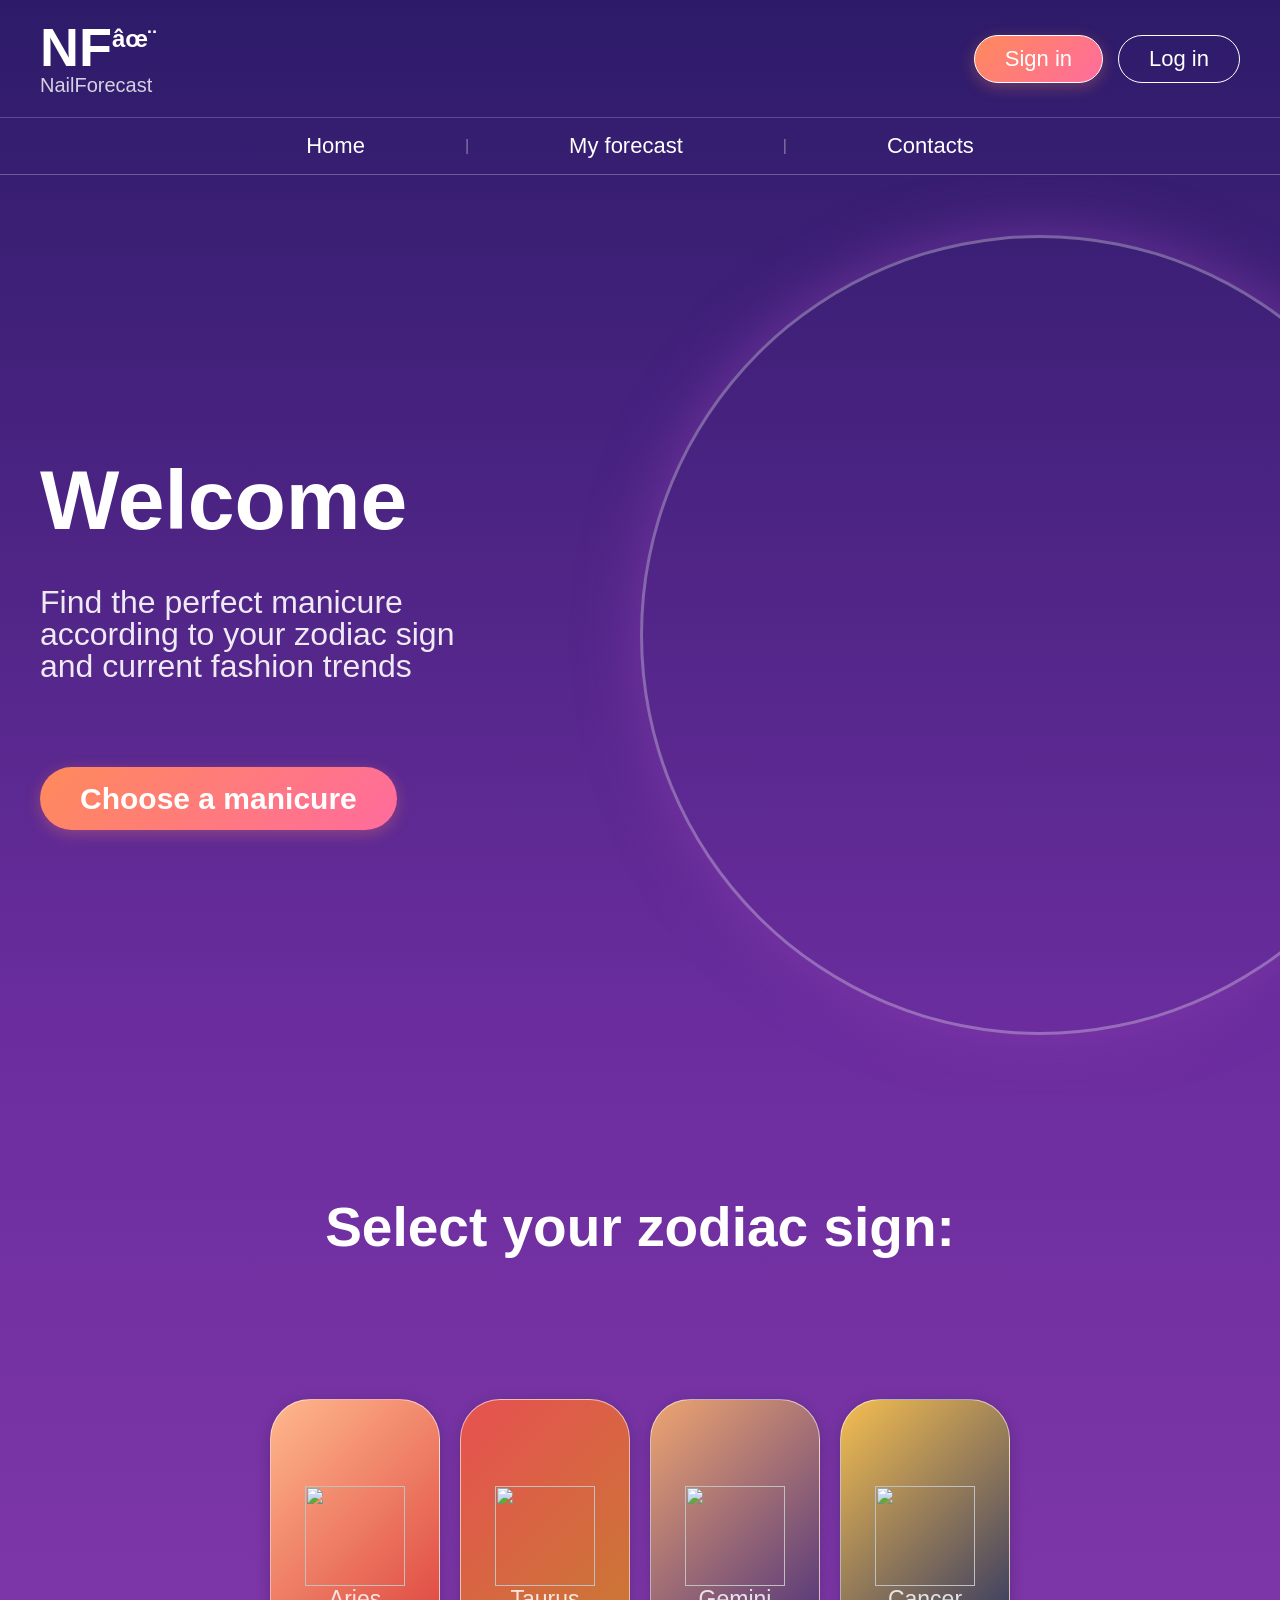
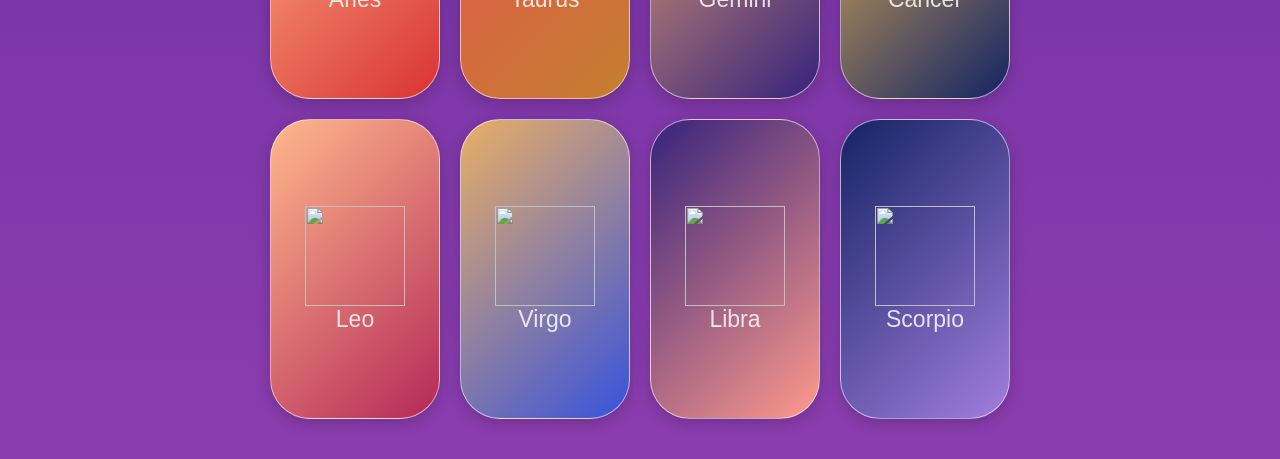
==== docs/index.html @ 555d0c5b "Update and rename index1.html to index.html" ====
<!DOCTYPE html>
<html lang ="en">
    <head>
        <meta charset ="UTF" name="viewport" content = "width=device-width, initial-scale=1.0">
        <title> maikun upea HTML</title>
        <link rel="stylesheet" href = "tyyli.css">
    </head>
    <body>
        <header class ="header">
            <div class="logo">
                <div class = "logo-text">
                    <span class = "logo-main">
                        NF<span class="logo-icon">✨</span>
                    </span>
                    <span class = "logo-subtitle">NailForecast</span>
                </div>
            </div>
            <div class = "auth-buttons">
                <button class = "btn-sign-in"><a href="../Page5/index-account.html" class="sign-in-button">Sign in</a></button>
                <button class = "btn-log-in">Log in</button>
            </div>
        </header>
            <nav class = "navigation">
                <a href="#" class = "nav-link">Home</a>
                <span class="nav-separator">|</span>
                <a href="../Page3/myforecast-index.html" class = "nav-link">My forecast</a>
                <span class="nav-separator">|</span>
                <a href="../Page4/contacts-index.html" class = "nav-link">Contacts</a>
            </nav>
            <main class = "hero-section">
                <div class = "hero-content">
                    <h1 class = "hero-title">Welcome</h1>
                    <p class = "hero-description">Find the perfect manicure <br>according to your zodiac sign<br> and current fashion trends</p>
                    <a href="#zodiac" class="btn-choose">Choose a manicure</a>
                </div>
                <div class = "hero-image"></div>
            </main>
            <h2 id="zodiac" class="zodiac_selection">Select your zodiac sign:</h2>
                <section class = "zodiac-section">
                    <div class = "zodiac-grid">
                        <div class = "Aries-card">
                            <a href="../Page2/leo-forecast-index.html" class="zodiac-link">
                            <img src = "Icon-1.png" class="Aries-icon">
                            <span class="Aries">Aries</span>
                            </a>
                        </div>
                        <div class = "Taurus-card">
                            <a href="../Page2/leo-forecast-index.html" class="zodiac-link">
                            <img src = "Icon-2.png" class="Taurus-icon">
                            <span class="Taurus">Taurus</span>
                            </a>
                        </div>
                        <div class = "Gemini-card">
                            <a href="../Page2/leo-forecast-index.html" class="zodiac-link">
                            <img src = "Icon-3.png" class="Gemini-icon">
                            <span class="Gemini">Gemini</span>
                            </a>
                        </div>
                        <div class = "Cancer-card">
                            <a href="../Page2/leo-forecast-index.html" class="zodiac-link">
                            <img src = "Icon-4.png" class="Cancer-icon">
                            <span class="Cancer">Cancer</span>
                            </a>
                        </div>
                        <div class = "Leo-card">
                            <a href="../Page2/leo-forecast-index.html" class="zodiac-link">
                            <img src = "Icon-5.png" class="Leo-icon">
                            <span class="Leo">Leo</span>
                            </a>
                        </div>
                        <div class = "Virgo-card">
                            <a href="../Page2/leo-forecast-index.html" class="zodiac-link">
                            <img src = "Icon-6.png" class="Virgo-icon">
                            <span class="Virgo">Virgo</span>
                            </a>
                        </div>
                        <div class = "Libra-card">
                            <a href="../Page2/leo-forecast-index.html" class="zodiac-link">
                            <img src = "Icon-7.png" class="Libra-icon">
                            <span class="Libra">Libra</span>
                            </a>
                        </div>
                        <div class = "Scorpio-card">
                            <a href="../Page2/leo-forecast-index.html" class="zodiac-link">
                            <img src = "Icon-8.png" class="Scorpio-icon">
                            <span class="Scorpio">Scorpio</span>
                            </a>
                        </div>
                    </div>
                </section>
    </body>
</html>
---- docs/tyyli.css ----
*{
  margin:0;
  padding:0;
  box-sizing:border-box;
}
html{
  scroll-behavior: smooth;
}
body {
  font-family:Arial, sans-serif;
  min-height:100vh;
  background: linear-gradient(180deg, #2D1B69 0%, #6B2D9E 50%, #8B3DAF 100%);
  color:white;
}
.header {
  display:flex;
  justify-content:space-between;
  align-items:center;
  padding:20px 40px;
  border-bottom: 1px solid rgba(255, 255, 255, 0.2);
}
.logo {
  display:flex;
  align-items:center;
  gap:1px;
  flex-direction: row-reverse;
}
.logo-icon {
  font-size: 24px;
  vertical-align: super;
}
.logo-text{
  display:flex;
  flex-direction:column;
}
.logo-main {
  font-size:54px;
  font-weight:bold;
  line-height:1;
}
.logo-subtitle{
  font-size: 20px;
    opacity: 0.8;
}
.auth-buttons {
  display:flex;
  gap: 15px;
}

.sign-in-button {
  text-decoration: none;
  color: white;
}

.auth-buttons button {
  padding: 10px 30px;
  border: none;
  border-radius: 100px;
  font-size: 22px;
  cursor: pointer;
  transition: all 0.3s;
}
.btn-sign-in {
  border: 1.5px solid rgb(255, 255, 255) !important;
  background: linear-gradient(135deg, #FF8A5B 0%, #FF6B9D 100%);
  box-shadow: 0 4px 15px rgba(255, 138, 91, 0.3);
  color: white;
}

.btn-sign-in:hover {
  background: linear-gradient(135deg, #FFB88C 0%, #FF8FAD 100%);
}
.btn-log-in {
  background: transparent;
  border: 1.5px solid rgb(255, 255, 255) !important;
  color:white;
}
.btn-log-in:hover {
  background: rgba(255, 255, 255, 0.1);
  border-color: solid white;
}
.navigation {
  display:flex;
  justify-content:center;
  align-items:center;
  gap: 100px;
  padding: 15px 0px;
  border-bottom: 1px solid rgba(201, 198, 198, 0.367);
}
.nav-link {
  color: white;
  text-decoration:none;
  font-size: 22px;
  transition: opacity 0.3s;
}
.nav-link:hover {
  opacity: 0.7;
}
.nav-separator {
  color:rgba(255, 255, 255, 0.4);
  font-size: 16px;
}
.hero-section {
  display:flex;
  justify-content: space-between;
  align-items: center;
  padding: 60px 40px;
  min-height: 800px;
  overflow: hidden;
}
.hero-content {
  max-width: 500px;
}
.hero-title {
  font-size: 84px;
  font-weight: bold;
  margin-bottom: 40px;
  line-height: 1.1;
}
.hero-description {
  font-size: 32px;
  line-height: 1.0;
  margin-bottom: 100px;
  opacity: 0.9;
}
.hero-image {
  width: 800px;                  
  height: 800px; 
  border-radius: 50%;
  background: url("Nails.png") center/cover no-repeat;
  border: 3px solid rgba(255, 255, 255, 0.3);  
  box-shadow: 0 0 60px rgba(139, 61, 175, 0.6);
  margin-right: -200px;
}
.btn-choose {
  padding: 15px 40px;
  font-size: 30px;
  font-weight: bold;
  color: white;
  text-decoration:none;
  background: linear-gradient(135deg, #FF8A5B 0%, #FF6B9D 100%);
  border: none;
  border-radius: 40px;
  cursor: pointer;
  box-shadow: 0 4px 15px rgba(255, 138, 91, 0.3);
}
.btn-choose:hover {
  transform: translateY(-2px);
  box-shadow: 0 6px 20px rgba(255, 138, 91, 0.5);
}
.zodiac-section {
  padding: 40px;
  margin-top: 100px;
}
.zodiac_selection {
  font-size: 55px;
  font-weight: bold;
  display:flex;
  justify-content: center;
  align-items: center;
  padding: 0px;
  padding-top: 0px;
  margin-top: 100px;
}
.zodiac-grid {
  display: grid;
  grid-template-columns: repeat(4, 170px);  
  gap: 20px;
  justify-content: center; 
  margin: 0 auto;
}
.Aries-card, .Taurus-card, .Gemini-card, .Cancer-card,
.Leo-card, .Virgo-card, .Libra-card, .Scorpio-card {
  border: 0.1px solid rgba(255, 255, 255, 0.569);
  border-radius: 40px;
  padding: 40px 20px;
  text-decoration: none;
  display: flex;
  flex-direction: column;
  justify-content: center;
  align-items: center;
  min-height: 300px;
  gap: 50px;
  cursor: pointer;
  transition: transform 0.3s, box-shadow 0.3s;
  box-shadow: 0 4px 15px rgba(0, 0, 0, 0.2);
}
.Aries-icon, .Taurus-icon, .Gemini-icon, .Cancer-icon,
.Leo-icon, .Virgo-icon, .Libra-icon, .Scorpio-icon {
    width: 100px;
    height: 100px;
    object-fit: contain;
    color: white;
}
.Aries-card:hover, .Taurus-card:hover, .Gemini-card:hover, .Cancer-card:hover,
.Leo-card:hover, .Virgo-card:hover, .Libra-card:hover, .Scorpio-card:hover {
    transform: translateY(-5px);
    box-shadow: 0 8px 25px rgba(0, 0, 0, 0.3);
}
.Aries, .Taurus, .Gemini, .Cancer, .Leo, .Virgo, .Libra, .Scorpio{
  font-size: 23px;
  color: rgba(255, 255, 255, 0.826)
}
.Aries-card {
  background: linear-gradient(135deg, #FFB88C 0%, #d93333 100%);
}
.Taurus-card {
  background: linear-gradient(135deg, #e75151 0%, #c47f2f 100%);
}
.Gemini-card {
  background: linear-gradient(135deg, #eea570 0%, #36227c 100%);
}
.Cancer-card {
  background: linear-gradient(135deg, #f5be50 0%, #142365 100%);
}
.Leo-card {
  background:  linear-gradient(135deg, #FFB88C 0%, #b52958 100%);
}
.Virgo-card {
  background: linear-gradient(135deg, #eaaf66 0%, #3752db 100%);
}
.Libra-card {
  background: linear-gradient(135deg, #36227c 0%, #FF9A8B 100%);
}
.Scorpio-card {
  background: linear-gradient(135deg, #142365 0%, #a27ede 100%);
}

.zodiac-link {
  display: flex;          /* Включаем гибкий контейнер */
  flex-direction: column; /* Располагаем элементы в колонку (друг под другом) */
  align-items: center;    /* Центрируем по горизонтали */
  justify-content: center;/* Центрируем по вертикали */
    
  width: 100%;            /* Ссылка растягивается на всю ширину карточки */
  height: 100%;           /* Ссылка растягивается на всю высоту карточки */
  text-decoration: none;  /* Убираем синее подчеркивание текста */
  color: inherit;         /* Цвет текста как у родителя */
}
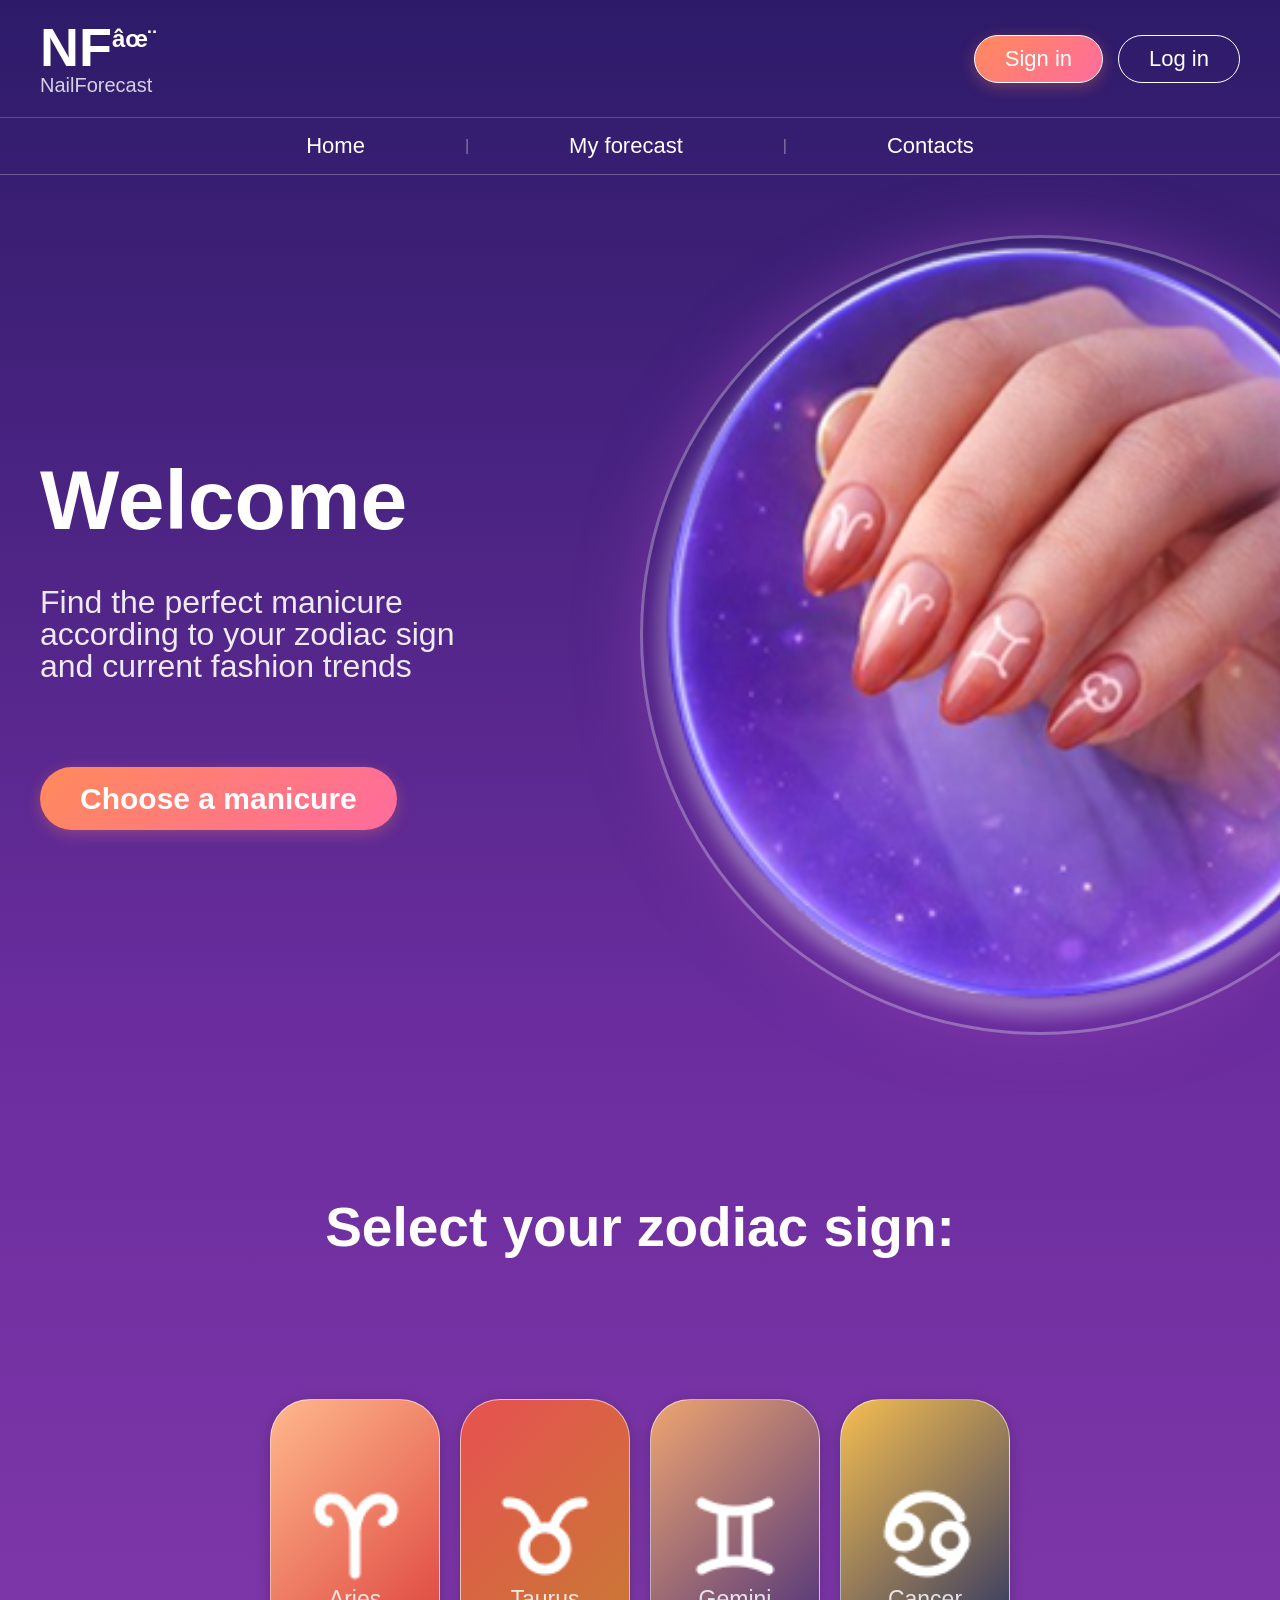
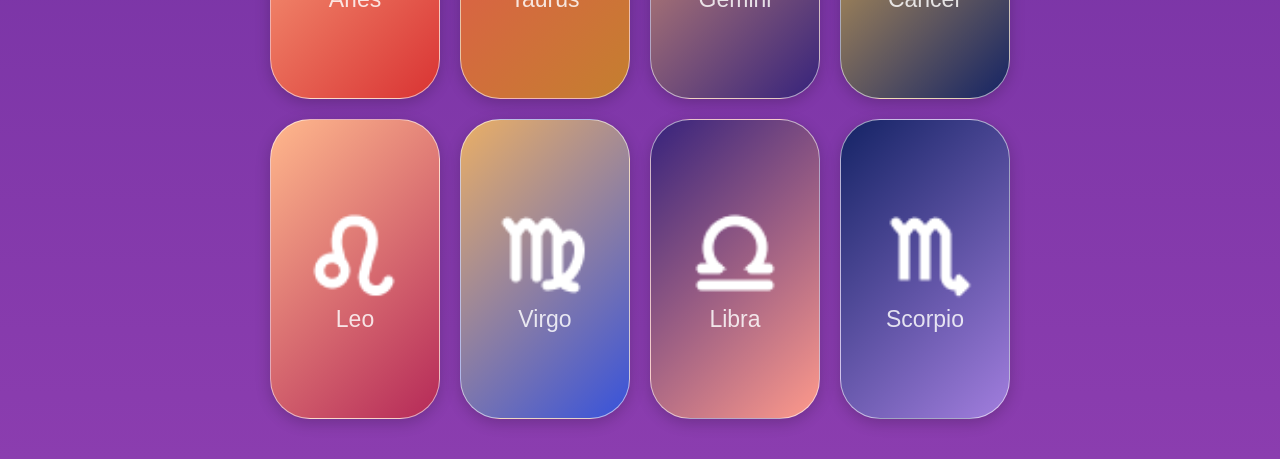
==== commit ecf787e0: "Update index.html" ====
--- a/docs/index.html
+++ b/docs/index.html
@@ -16,16 +16,16 @@
                 </div>
             </div>
             <div class = "auth-buttons">
-                <button class = "btn-sign-in"><a href="../Page5/index-account.html" class="sign-in-button">Sign in</a></button>
+                <button class = "btn-sign-in"><a href="index-account.html" class="sign-in-button">Sign in</a></button>
                 <button class = "btn-log-in">Log in</button>
             </div>
         </header>
             <nav class = "navigation">
                 <a href="#" class = "nav-link">Home</a>
                 <span class="nav-separator">|</span>
-                <a href="../Page3/myforecast-index.html" class = "nav-link">My forecast</a>
+                <a href="myforecast-index.html" class = "nav-link">My forecast</a>
                 <span class="nav-separator">|</span>
-                <a href="../Page4/contacts-index.html" class = "nav-link">Contacts</a>
+                <a href="contacts-index.html" class = "nav-link">Contacts</a>
             </nav>
             <main class = "hero-section">
                 <div class = "hero-content">
@@ -39,49 +39,49 @@
                 <section class = "zodiac-section">
                     <div class = "zodiac-grid">
                         <div class = "Aries-card">
-                            <a href="../Page2/leo-forecast-index.html" class="zodiac-link">
+                            <a href="leo-forecast-index.html" class="zodiac-link">
                             <img src = "Icon-1.png" class="Aries-icon">
                             <span class="Aries">Aries</span>
                             </a>
                         </div>
                         <div class = "Taurus-card">
-                            <a href="../Page2/leo-forecast-index.html" class="zodiac-link">
+                            <a href="leo-forecast-index.html" class="zodiac-link">
                             <img src = "Icon-2.png" class="Taurus-icon">
                             <span class="Taurus">Taurus</span>
                             </a>
                         </div>
                         <div class = "Gemini-card">
-                            <a href="../Page2/leo-forecast-index.html" class="zodiac-link">
+                            <a href="leo-forecast-index.html" class="zodiac-link">
                             <img src = "Icon-3.png" class="Gemini-icon">
                             <span class="Gemini">Gemini</span>
                             </a>
                         </div>
                         <div class = "Cancer-card">
-                            <a href="../Page2/leo-forecast-index.html" class="zodiac-link">
+                            <a href="leo-forecast-index.html" class="zodiac-link">
                             <img src = "Icon-4.png" class="Cancer-icon">
                             <span class="Cancer">Cancer</span>
                             </a>
                         </div>
                         <div class = "Leo-card">
-                            <a href="../Page2/leo-forecast-index.html" class="zodiac-link">
+                            <a href="leo-forecast-index.html" class="zodiac-link">
                             <img src = "Icon-5.png" class="Leo-icon">
                             <span class="Leo">Leo</span>
                             </a>
                         </div>
                         <div class = "Virgo-card">
-                            <a href="../Page2/leo-forecast-index.html" class="zodiac-link">
+                            <a href="leo-forecast-index.html" class="zodiac-link">
                             <img src = "Icon-6.png" class="Virgo-icon">
                             <span class="Virgo">Virgo</span>
                             </a>
                         </div>
                         <div class = "Libra-card">
-                            <a href="../Page2/leo-forecast-index.html" class="zodiac-link">
+                            <a href="leo-forecast-index.html" class="zodiac-link">
                             <img src = "Icon-7.png" class="Libra-icon">
                             <span class="Libra">Libra</span>
                             </a>
                         </div>
                         <div class = "Scorpio-card">
-                            <a href="../Page2/leo-forecast-index.html" class="zodiac-link">
+                            <a href="leo-forecast-index.html" class="zodiac-link">
                             <img src = "Icon-8.png" class="Scorpio-icon">
                             <span class="Scorpio">Scorpio</span>
                             </a>
@@ -90,3 +90,4 @@
                 </section>
     </body>
 </html>
+
